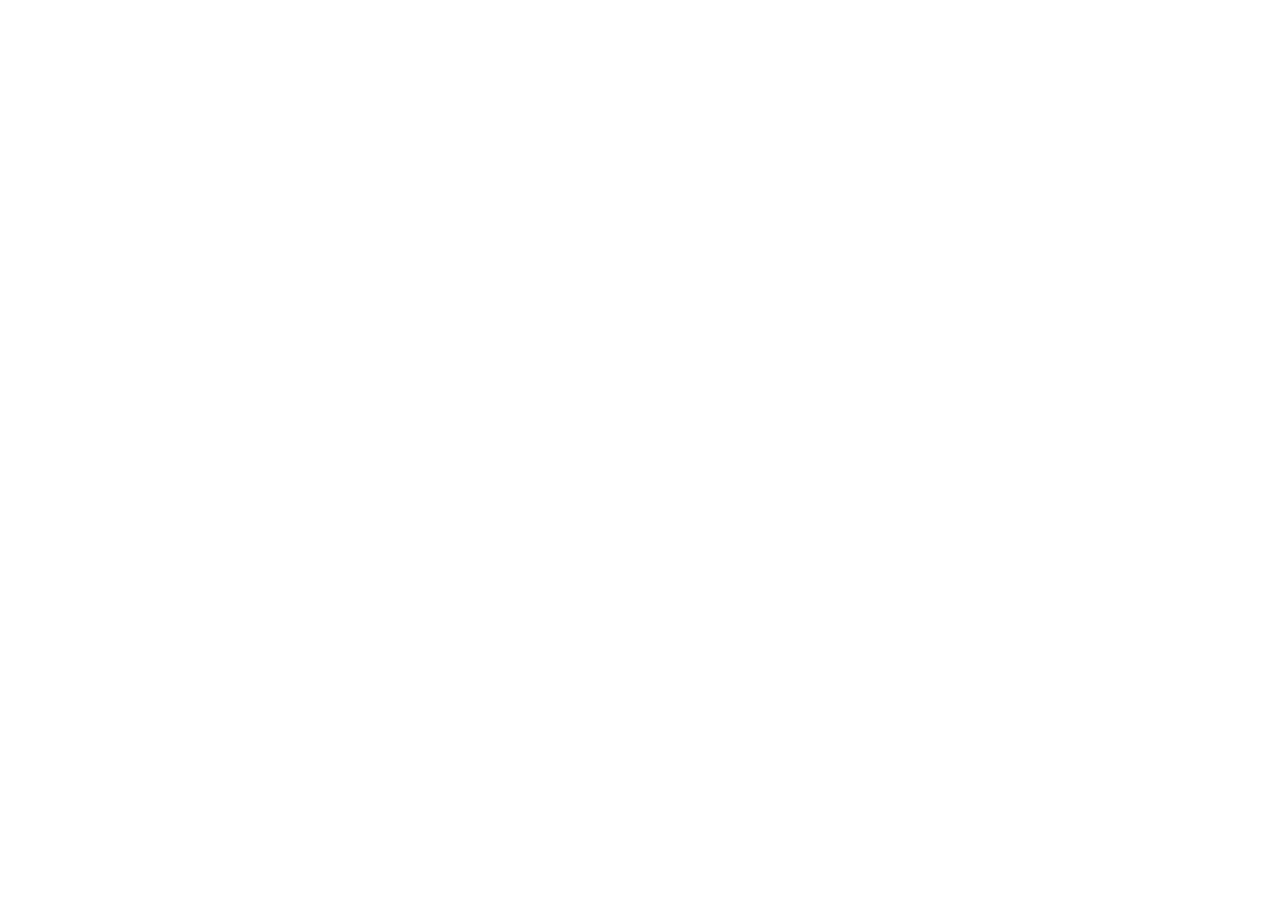
==== index.html @ f2d0dccf "Add initial HTML structure for index.html" ====
<!DOCTYPE html>
<html lang="en">
<head>
    <meta charset="UTF-8">
    <meta name="viewport" content="width=device-width, initial-scale=1.0">
    <title>MeloSave | Spend Smart. Save More.</title>

    <link rel="stylesheet" href="css/style.css">

    <link rel="preconnect" href="https://fonts.googleapis.com">

    <link rel="preconnect" href="https://fonts.gstatic.com" crossorigin>

    <link href="https://fonts.googleapis.com/css2?family=Poppins:wght@300;400;500;600;700&display=swap" rel="stylesheet">

</head>

<body>

</body>
</html>
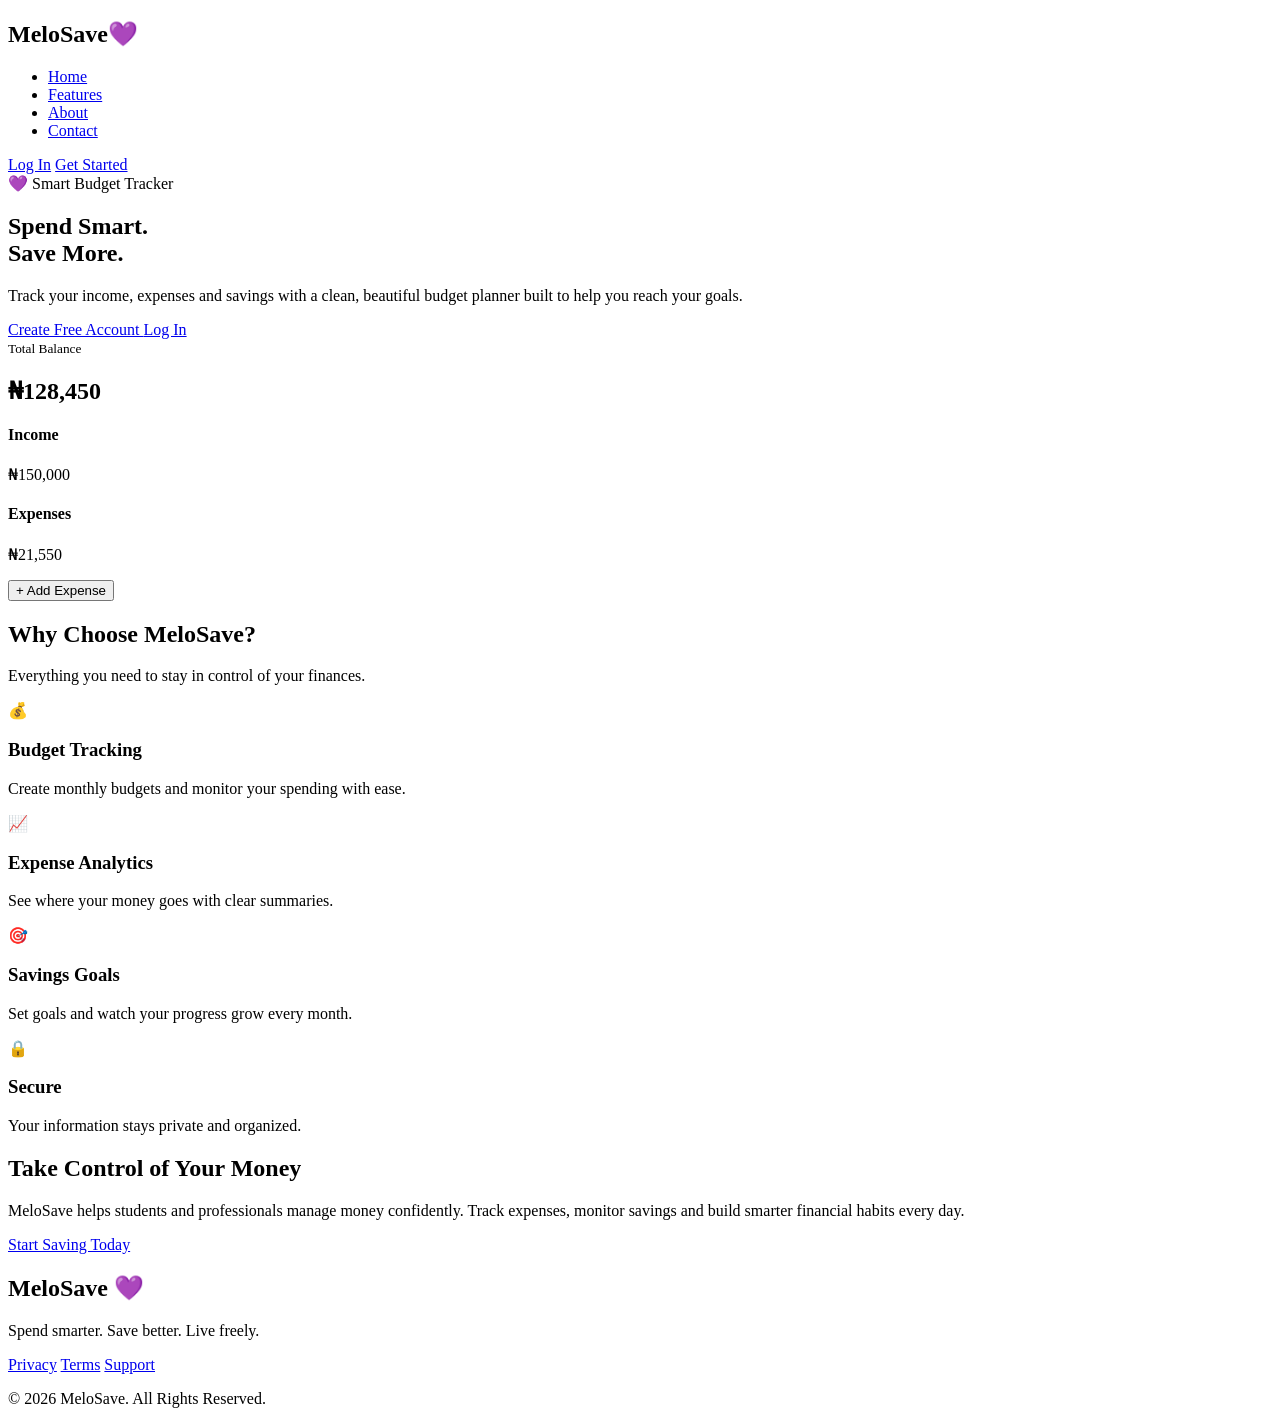
==== commit ba548634: "Add navigation and hero sections to index.html" ====
--- a/index.html
+++ b/index.html
@@ -16,6 +16,188 @@
 </head>
 
 <body>
+    <nav class="navbar">
+
+    <div class="logo">
+        <h2>MeloSave💜</h2>
+    </div>
+
+    <ul class="nav-links">
+
+        <li><a href="#">Home</a></li>
+
+        <li><a href="#features">Features</a></li>
+
+        <li><a href="#about">About</a></li>
+
+        <li><a href="#contact">Contact</a></li>
+
+    </ul>
+
+    <div class="nav-buttons">
+        <a href="login.html" class="login-btn">Log In</a>
+        <a href="signup.html" class="signup-btn">Get Started</a>
+    </div>
+
+</nav>
+
+
+<section class="hero">
+
+    <div class="hero-text">
+
+        <span class="badge">
+            💜 Smart Budget Tracker
+        </span>
+
+        <h1>
+            Spend Smart.<br>
+            Save More.
+        </h1>
+
+        <p>
+            Track your income, expenses and savings with a clean,
+            beautiful budget planner built to help you reach your goals.
+        </p>
+
+        <div class="hero-buttons">
+
+            <a href="signup.html" class="primary-btn">
+                Create Free Account
+            </a>
+
+            <a href="login.html" class="secondary-btn">
+                Log In
+            </a>
+
+        </div>
+
+    </div>
+
+
+    <div class="hero-image">
+
+        <div class="phone">
+
+            <div class="balance-card">
+
+                <small>Total Balance</small>
+
+                <h2>₦128,450</h2>
+
+            </div>
+
+            <div class="mini-grid">
+
+                <div class="mini-card">
+                    <h4>Income</h4>
+                    <p>₦150,000</p>
+                </div>
+
+                <div class="mini-card">
+                    <h4>Expenses</h4>
+                    <p>₦21,550</p>
+                </div>
+
+            </div>
+
+            <button class="phone-btn">
+                + Add Expense
+            </button>
+
+        </div>
+
+    </div>
+
+</section>
+    <section class="features" id="features">
+
+    <h2>Why Choose MeloSave?</h2>
+
+    <p class="section-text">
+        Everything you need to stay in control of your finances.
+    </p>
+
+    <div class="features-grid">
+
+        <div class="feature-card">
+            <div class="icon">💰</div>
+            <h3>Budget Tracking</h3>
+            <p>Create monthly budgets and monitor your spending with ease.</p>
+        </div>
+
+        <div class="feature-card">
+            <div class="icon">📈</div>
+            <h3>Expense Analytics</h3>
+            <p>See where your money goes with clear summaries.</p>
+        </div>
+
+        <div class="feature-card">
+            <div class="icon">🎯</div>
+            <h3>Savings Goals</h3>
+            <p>Set goals and watch your progress grow every month.</p>
+        </div>
+
+        <div class="feature-card">
+            <div class="icon">🔒</div>
+            <h3>Secure</h3>
+            <p>Your information stays private and organized.</p>
+        </div>
+
+    </div>
+
+</section>
+
+
+<section class="about" id="about">
+
+    <div class="about-text">
+
+        <h2>Take Control of Your Money</h2>
+
+        <p>
+            MeloSave helps students and professionals manage money
+            confidently. Track expenses, monitor savings and build
+            smarter financial habits every day.
+        </p>
+
+        <a href="signup.html" class="primary-btn">
+            Start Saving Today
+        </a>
+
+    </div>
+
+</section>
+
+
+<footer class="footer" id="contact">
+
+    <h2>MeloSave 💜</h2>
+
+    <p>
+        Spend smarter. Save better. Live freely.
+    </p>
+
+    <div class="footer-links">
+
+        <a href="#">Privacy</a>
+
+        <a href="#">Terms</a>
+
+        <a href="#">Support</a>
+
+    </div>
+
+    <p class="copyright">
+        © 2026 MeloSave. All Rights Reserved.
+    </p>
+
+</footer>
+
+<script src="js/script.js"></script>
+
+</body>
+    </html>
 
 </body>
 </html>
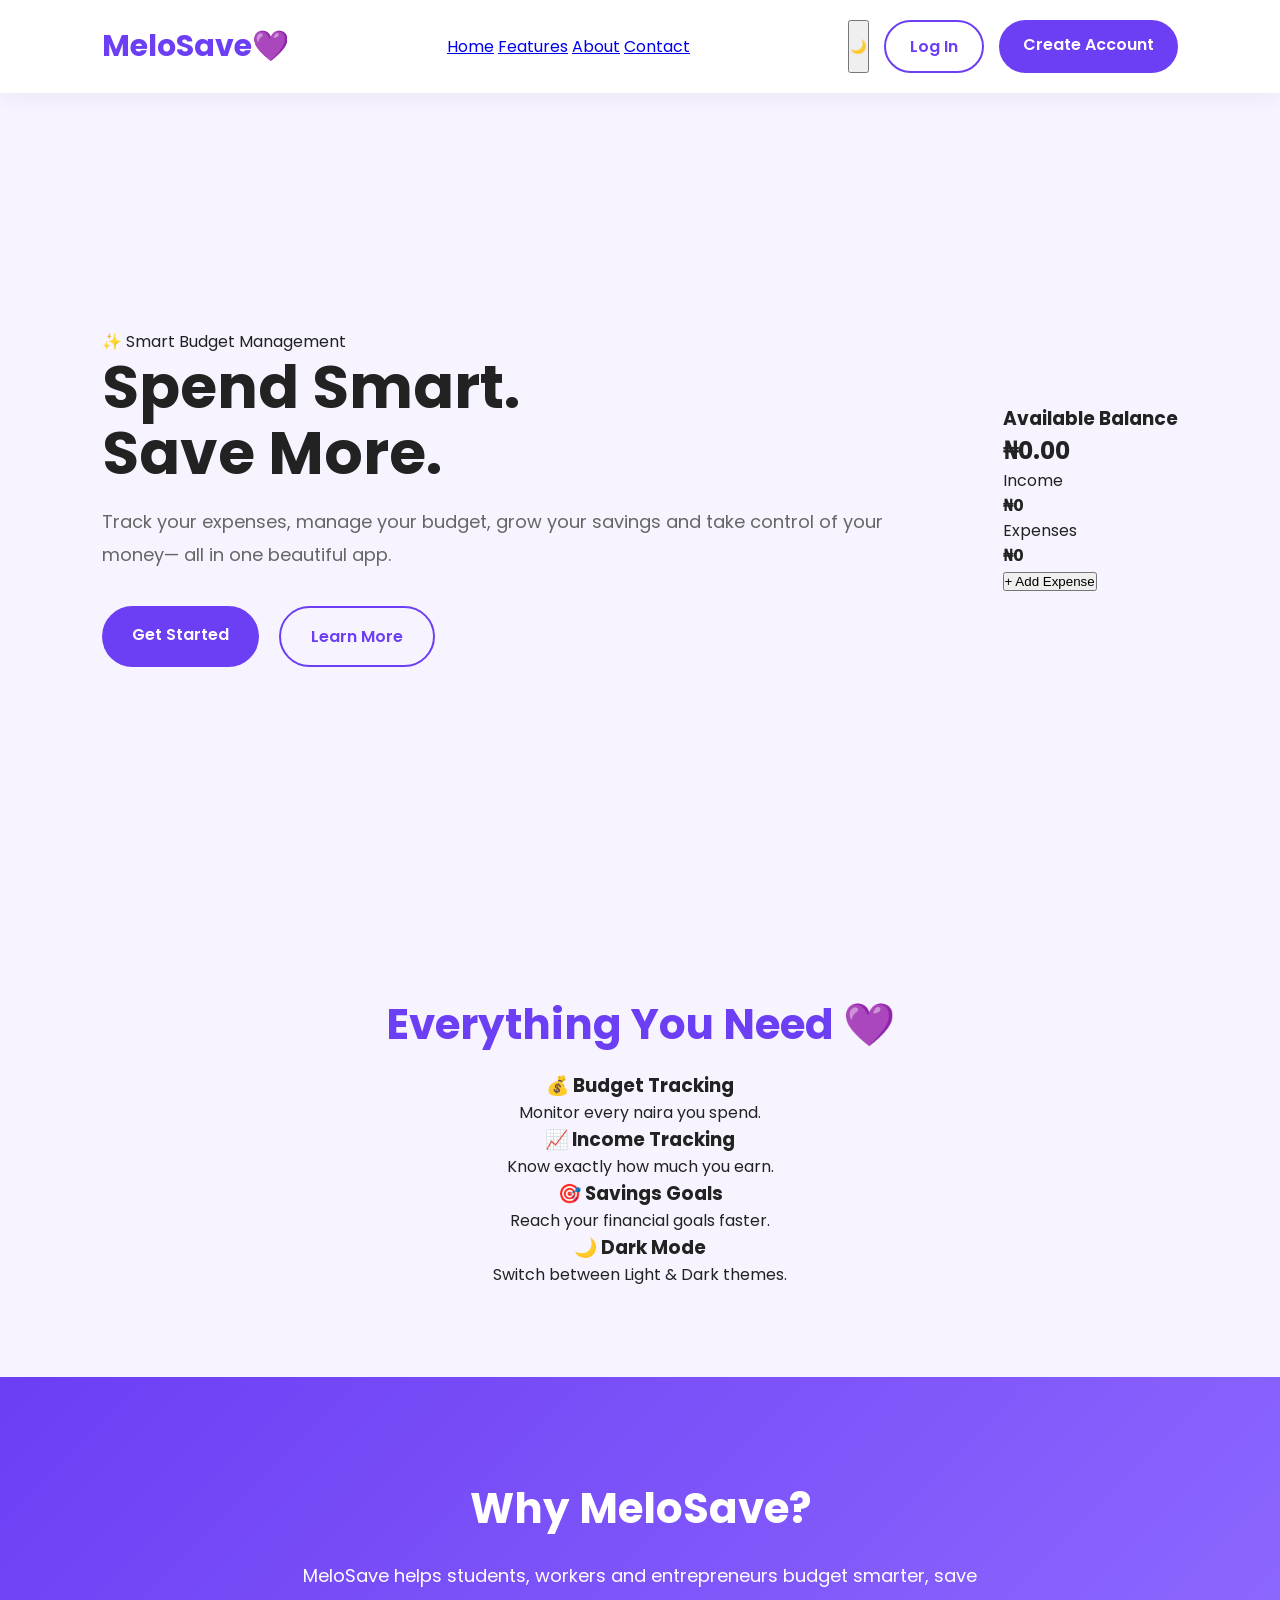
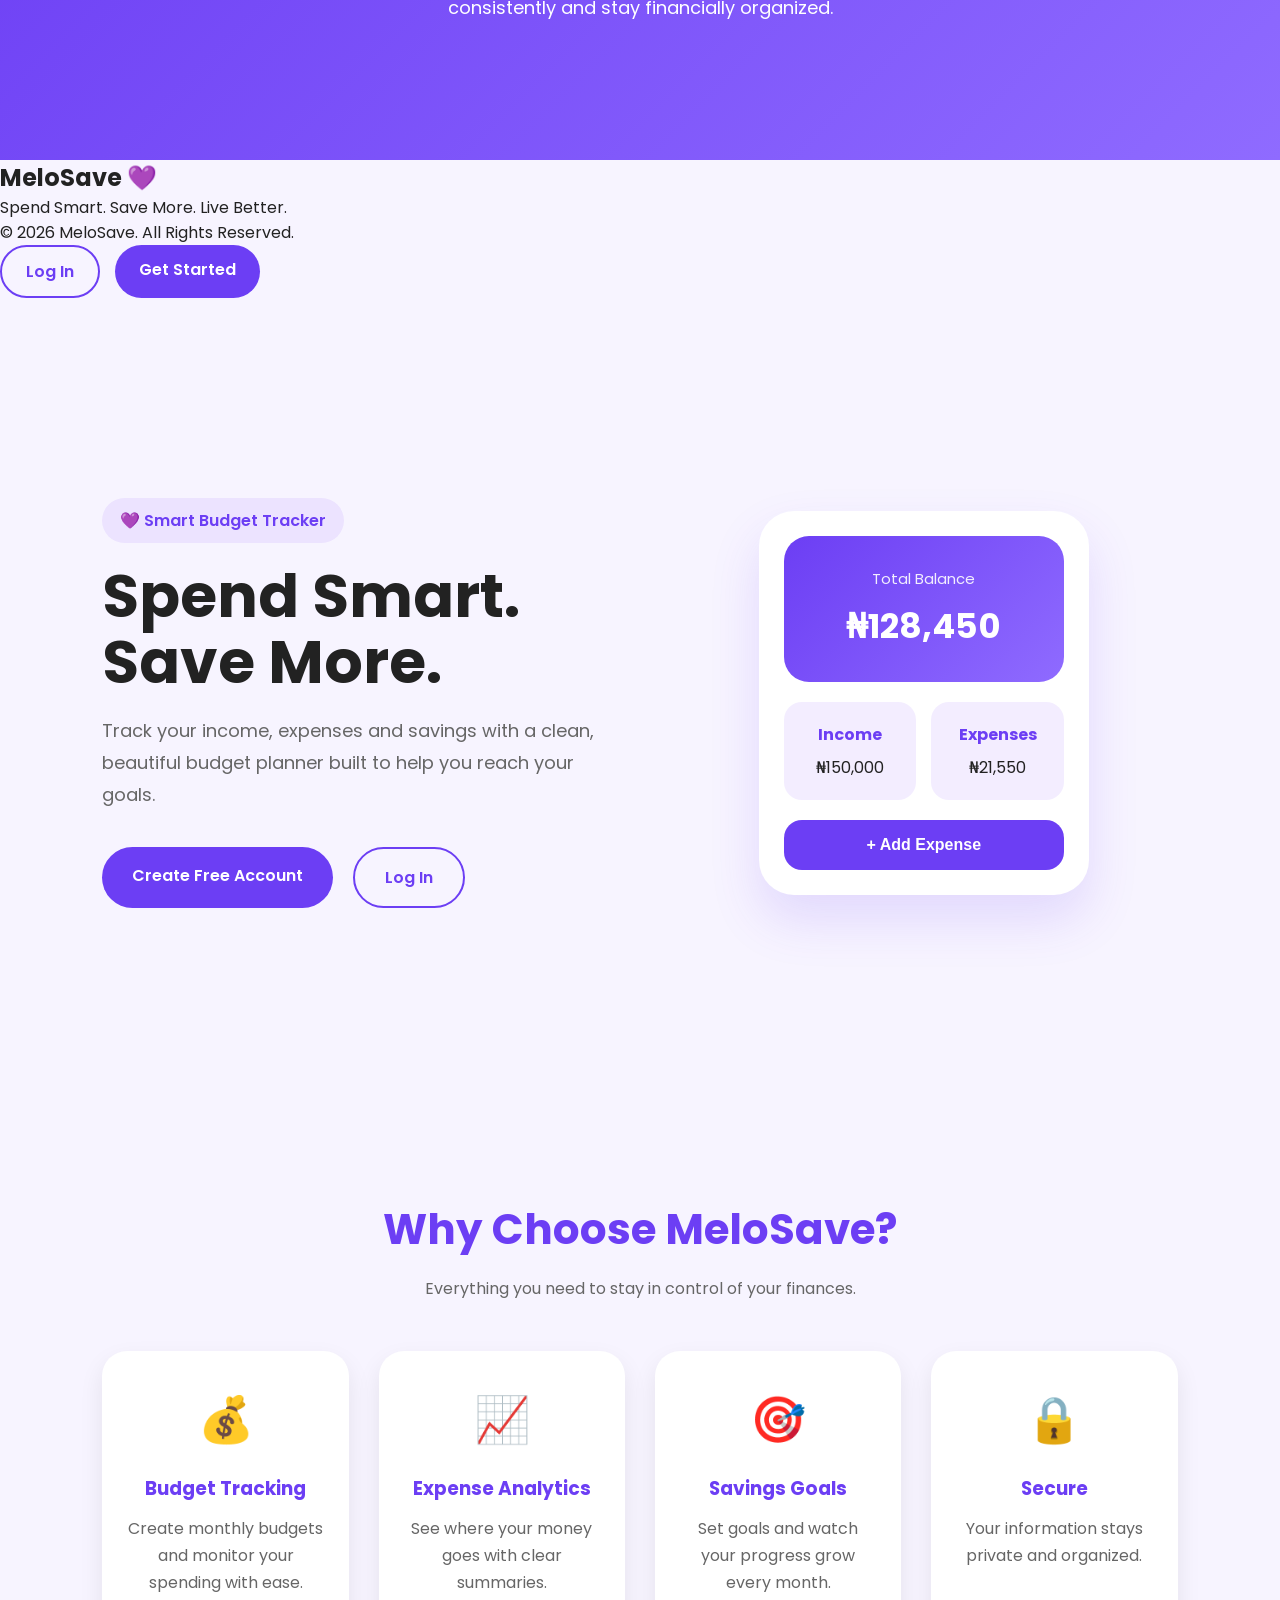
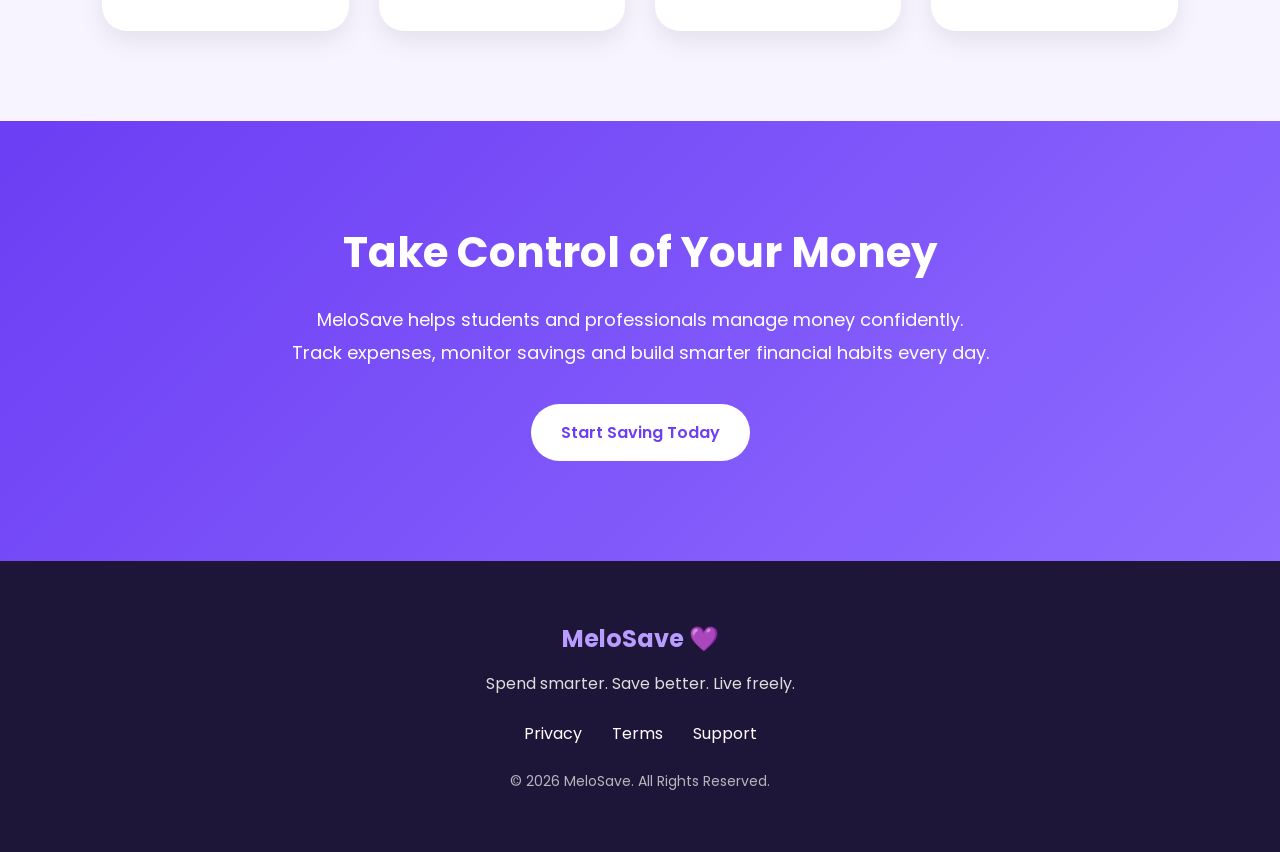
==== commit 25d311ca: "Update index.html" ====
--- a/index.html
+++ b/index.html
@@ -1,40 +1,307 @@
 <!DOCTYPE html>
 <html lang="en">
+
 <head>
-    <meta charset="UTF-8">
-    <meta name="viewport" content="width=device-width, initial-scale=1.0">
-    <title>MeloSave | Spend Smart. Save More.</title>
-
-    <link rel="stylesheet" href="css/style.css">
-
-    <link rel="preconnect" href="https://fonts.googleapis.com">
-
-    <link rel="preconnect" href="https://fonts.gstatic.com" crossorigin>
-
-    <link href="https://fonts.googleapis.com/css2?family=Poppins:wght@300;400;500;600;700&display=swap" rel="stylesheet">
+
+<meta charset="UTF-8">
+
+<meta name="viewport"
+content="width=device-width, initial-scale=1.0">
+
+<title>MeloSave | Smart Budget Tracker</title>
+
+<link rel="stylesheet" href="style.css">
+
+<link rel="preconnect"
+href="https://fonts.googleapis.com">
+
+<link rel="preconnect"
+href="https://fonts.gstatic.com"
+crossorigin>
+
+<link href="https://fonts.googleapis.com/css2?family=Poppins:wght@300;400;500;600;700&display=swap"
+rel="stylesheet">
 
 </head>
 
 <body>
-    <nav class="navbar">
-
-    <div class="logo">
-        <h2>MeloSave💜</h2>
-    </div>
-
-    <ul class="nav-links">
-
-        <li><a href="#">Home</a></li>
-
-        <li><a href="#features">Features</a></li>
-
-        <li><a href="#about">About</a></li>
-
-        <li><a href="#contact">Contact</a></li>
-
-    </ul>
-
-    <div class="nav-buttons">
+
+<div id="notification"></div>
+
+<header class="navbar">
+
+<div class="logo">
+
+<h2>MeloSave💜</h2>
+
+</div>
+
+<nav>
+
+<a href="#home">Home</a>
+
+<a href="#features">Features</a>
+
+<a href="#about">About</a>
+
+<a href="#contact">Contact</a>
+
+</nav>
+
+<div class="nav-buttons">
+
+<button id="themeToggle">
+
+🌙
+
+</button>
+
+<a href="login.html"
+class="login-btn">
+
+Log In
+
+</a>
+
+<a href="signup.html"
+class="signup-btn">
+
+Create Account
+
+</a>
+
+</div>
+
+</header>
+
+<section
+class="hero"
+id="home">
+
+<div class="hero-text">
+
+<span class="tag">
+
+✨ Smart Budget Management
+
+</span>
+
+<h1>
+
+Spend Smart.<br>
+
+Save More.
+
+</h1>
+
+<p>
+
+Track your expenses,
+
+manage your budget,
+
+grow your savings
+
+and take control
+
+of your money—
+
+all in one beautiful app.
+
+</p>
+
+<div class="hero-buttons">
+
+<a href="signup.html"
+class="primary-btn">
+
+Get Started
+
+</a>
+
+<a href="#features"
+class="secondary-btn">
+
+Learn More
+
+</a>
+
+</div>
+
+</div>
+
+<div class="hero-phone">
+
+<div class="phone-card">
+
+<h3>
+
+Available Balance
+
+</h3>
+
+<h1>
+
+₦0.00
+
+</h1>
+
+<div class="phone-stats">
+
+<div>
+
+<p>Income</p>
+
+<strong>₦0</strong>
+
+</div>
+
+<div>
+
+<p>Expenses</p>
+
+<strong>₦0</strong>
+
+</div>
+
+</div>
+
+<button>
+
++ Add Expense
+
+</button>
+
+</div>
+
+</div>
+
+</section>
+
+<section
+class="features"
+id="features">
+
+<h2>
+
+Everything You Need 💜
+
+</h2>
+
+<div class="feature-grid">
+
+<div class="feature">
+
+<h3>💰 Budget Tracking</h3>
+
+<p>
+
+Monitor every naira you spend.
+
+</p>
+
+</div>
+
+<div class="feature">
+
+<h3>📈 Income Tracking</h3>
+
+<p>
+
+Know exactly how much you earn.
+
+</p>
+
+</div>
+
+<div class="feature">
+
+<h3>🎯 Savings Goals</h3>
+
+<p>
+
+Reach your financial goals faster.
+
+</p>
+
+</div>
+
+<div class="feature">
+
+<h3>🌙 Dark Mode</h3>
+
+<p>
+
+Switch between Light & Dark themes.
+
+</p>
+
+</div>
+
+</div>
+
+</section>
+
+<section
+class="about"
+id="about">
+
+<h2>
+
+Why MeloSave?
+
+</h2>
+
+<p>
+
+MeloSave helps students,
+
+workers and entrepreneurs
+
+budget smarter,
+
+save consistently
+
+and stay financially organized.
+
+</p>
+
+</section>
+
+<footer
+id="contact">
+
+<h2>
+
+MeloSave 💜
+
+</h2>
+
+<p>
+
+Spend Smart.
+
+Save More.
+
+Live Better.
+
+</p>
+
+<p>
+
+© 2026 MeloSave.
+
+All Rights Reserved.
+
+</p>
+
+</footer>
+
+<script src="script.js"></script>
+
+</body>
+
+</html>    <div class="nav-buttons">
         <a href="login.html" class="login-btn">Log In</a>
         <a href="signup.html" class="signup-btn">Get Started</a>
     </div>
--- a/style.css
+++ b/style.css
@@ -0,0 +1,854 @@
+/* =========================
+   MELOSAVE V2
+========================= */
+
+*{
+    margin:0;
+    padding:0;
+    box-sizing:border-box;
+}
+
+html{
+    scroll-behavior:smooth;
+}
+
+body{
+    font-family:'Poppins',sans-serif;
+    background:#f7f4ff;
+    color:#222;
+    overflow-x:hidden;
+}
+
+/* =========================
+   NAVBAR
+========================= */
+
+.navbar{
+    width:100%;
+    padding:20px 8%;
+    display:flex;
+    justify-content:space-between;
+    align-items:center;
+    background:#fff;
+    position:sticky;
+    top:0;
+    z-index:999;
+    box-shadow:0 5px 20px rgba(0,0,0,.05);
+}
+
+.logo h2{
+    color:#6C3EF4;
+    font-size:30px;
+}
+
+.nav-links{
+    display:flex;
+    list-style:none;
+    gap:35px;
+}
+
+.nav-links a{
+    text-decoration:none;
+    color:#444;
+    font-weight:500;
+    transition:.3s;
+}
+
+.nav-links a:hover{
+    color:#6C3EF4;
+}
+
+.nav-buttons{
+    display:flex;
+    gap:15px;
+}
+
+.login-btn,
+.signup-btn{
+    padding:12px 24px;
+    border-radius:40px;
+    text-decoration:none;
+    font-weight:600;
+    transition:.3s;
+}
+
+.login-btn{
+    color:#6C3EF4;
+    border:2px solid #6C3EF4;
+}
+
+.signup-btn{
+    background:#6C3EF4;
+    color:#fff;
+}
+
+.signup-btn:hover,
+.login-btn:hover{
+    transform:translateY(-3px);
+}
+
+/* =========================
+   HERO
+========================= */
+
+.hero{
+    min-height:90vh;
+    display:flex;
+    justify-content:space-between;
+    align-items:center;
+    gap:60px;
+    padding:80px 8%;
+}
+
+.hero-text{
+    flex:1;
+}
+
+.badge{
+    display:inline-block;
+    background:#ece3ff;
+    color:#6C3EF4;
+    padding:10px 18px;
+    border-radius:30px;
+    margin-bottom:20px;
+    font-weight:600;
+}
+
+.hero-text h1{
+    font-size:60px;
+    line-height:1.1;
+    margin-bottom:20px;
+}
+
+.hero-text p{
+    font-size:18px;
+    color:#666;
+    line-height:1.8;
+    margin-bottom:35px;
+}
+
+.hero-buttons{
+    display:flex;
+    gap:20px;
+}
+
+.primary-btn,
+.secondary-btn{
+    padding:16px 30px;
+    border-radius:40px;
+    text-decoration:none;
+    font-weight:600;
+    transition:.3s;
+}
+
+.primary-btn{
+    background:#6C3EF4;
+    color:#fff;
+}
+
+.secondary-btn{
+    border:2px solid #6C3EF4;
+    color:#6C3EF4;
+}
+
+.primary-btn:hover,
+.secondary-btn:hover{
+    transform:translateY(-4px);
+}
+/* =========================
+   PHONE MOCKUP
+========================= */
+
+.hero-image{
+    flex:1;
+    display:flex;
+    justify-content:center;
+}
+
+.phone{
+    width:330px;
+    background:#fff;
+    border-radius:35px;
+    padding:25px;
+    box-shadow:0 25px 50px rgba(108,62,244,.15);
+    animation:floatPhone 4s ease-in-out infinite;
+}
+
+@keyframes floatPhone{
+    0%{
+        transform:translateY(0);
+    }
+    50%{
+        transform:translateY(-12px);
+    }
+    100%{
+        transform:translateY(0);
+    }
+}
+
+.balance-card{
+    background:linear-gradient(135deg,#6C3EF4,#8F6BFF);
+    color:#fff;
+    padding:30px;
+    border-radius:25px;
+    text-align:center;
+    margin-bottom:20px;
+}
+
+.balance-card small{
+    opacity:.9;
+    font-size:15px;
+}
+
+.balance-card h2{
+    margin-top:10px;
+    font-size:34px;
+}
+
+.mini-grid{
+    display:grid;
+    grid-template-columns:1fr 1fr;
+    gap:15px;
+    margin-bottom:20px;
+}
+
+.mini-card{
+    background:#f3edff;
+    padding:20px;
+    border-radius:18px;
+    text-align:center;
+}
+
+.mini-card h4{
+    color:#6C3EF4;
+    margin-bottom:8px;
+}
+
+.phone-btn{
+   width:100%;
+    padding:16px;
+    border:none;
+    border-radius:18px;
+    background:#6C3EF4;
+    color:#fff;
+    font-size:16px;
+    font-weight:600;
+    cursor:pointer;
+    transition:.3s;
+}
+
+.phone-btn:hover{
+    transform:translateY(-3px);
+    box-shadow:0 10px 20px rgba(108,62,244,.25);
+}
+
+/* =========================
+   FEATURES
+========================= */
+
+.features{
+    padding:90px 8%;
+    text-align:center;
+}
+
+.features h2{
+    font-size:42px;
+    color:#6C3EF4;
+    margin-bottom:15px;
+}
+
+.section-text{
+    color:#666;
+    margin-bottom:50px;
+}
+
+.features-grid{
+    display:grid;
+    grid-template-columns:repeat(auto-fit,minmax(240px,1fr));
+    gap:30px;
+}
+
+.feature-card{
+    background:#fff;
+    padding:35px 25px;
+    border-radius:25px;
+    box-shadow:0 10px 25px rgba(0,0,0,.08);
+    transition:.3s;
+}
+
+.feature-card:hover{
+    transform:translateY(-10px);
+    box-shadow:0 20px 35px rgba(108,62,244,.15);
+}
+
+.icon{
+    font-size:45px;
+    margin-bottom:20px;
+}
+
+.feature-card h3{
+    margin-bottom:12px;
+    color:#6C3EF4;
+}
+
+.feature-card p{
+    color:#666;
+    line-height:1.7;
+}
+/* =========================
+   ABOUT
+========================= */
+
+.about{
+    padding:100px 8%;
+    text-align:center;
+    background:linear-gradient(135deg,#6C3EF4,#8F6BFF);
+    color:#fff;
+}
+
+.about h2{
+    font-size:42px;
+    margin-bottom:20px;
+}
+
+.about p{
+    max-width:700px;
+    margin:0 auto 35px;
+    line-height:1.8;
+    font-size:18px;
+}
+
+.about .primary-btn{
+    display:inline-block;
+    background:#fff;
+    color:#6C3EF4;
+}
+
+/* =========================
+   FOOTER
+========================= */
+
+.footer{
+    background:#1e1638;
+    color:#fff;
+    text-align:center;
+    padding:60px 8%;
+}
+
+.footer h2{
+    color:#b89cff;
+    margin-bottom:15px;
+}
+
+.footer p{
+    color:#ddd;
+}
+
+.footer-links{
+    display:flex;
+    justify-content:center;
+    gap:30px;
+    margin:25px 0;
+    flex-wrap:wrap;
+}
+
+.footer-links a{
+    color:#fff;
+    text-decoration:none;
+    transition:.3s;
+}
+
+.footer-links a:hover{
+    color:#b89cff;
+}
+
+.copyright{
+    margin-top:20px;
+    font-size:14px;
+    opacity:.8;
+}
+
+/* =========================
+   MOBILE
+========================= */
+
+@media(max-width:900px){
+
+.navbar{
+    flex-direction:column;
+    gap:20px;
+}
+
+.nav-links{
+    flex-wrap:wrap;
+    justify-content:center;
+}
+
+.hero{
+    flex-direction:column;
+    text-align:center;
+}
+
+.hero-text h1{
+    font-size:42px;
+}
+
+.hero-buttons{
+    justify-content:center;
+    flex-wrap:wrap;
+}
+
+.phone{
+    width:290px;
+}
+
+}
+
+@media(max-width:600px){
+
+.hero{
+    padding:60px 20px;
+}
+
+.features,
+.about,
+.footer{
+    padding:70px 20px;
+}
+
+.hero-text h1{
+    font-size:34px;
+}
+
+.features h2,
+.about h2{
+    font-size:30px;
+}
+
+.primary-btn,
+.secondary-btn{
+    width:100%;
+    text-align:center;
+}
+
+.hero-buttons{
+    flex-direction:column;
+}
+
+}
+/* ==========================
+AUTH PAGES
+========================== */
+
+.auth-page{
+
+min-height:100vh;
+
+display:flex;
+
+justify-content:center;
+
+align-items:center;
+
+padding:40px;
+
+background:linear-gradient(135deg,#f8f5ff,#ece3ff);
+
+}
+
+.auth-card{
+
+width:100%;
+
+max-width:430px;
+
+background:white;
+
+padding:40px;
+
+border-radius:25px;
+
+box-shadow:0 20px 40px rgba(108,62,244,.15);
+
+animation:fadeUp .8s;
+
+}
+
+@keyframes fadeUp{
+
+from{
+
+opacity:0;
+
+transform:translateY(30px);
+
+}
+
+to{
+
+opacity:1;
+
+transform:translateY(0);
+
+}
+
+}
+
+.auth-card h1{
+
+color:#6C3EF4;
+
+margin-bottom:10px;
+
+text-align:center;
+
+}
+
+.auth-card p{
+
+text-align:center;
+
+color:#666;
+
+margin-bottom:25px;
+
+}
+
+.input-group{
+
+display:flex;
+
+flex-direction:column;
+
+margin-bottom:18px;
+
+}
+
+.input-group label{
+
+margin-bottom:8px;
+
+font-weight:600;
+
+}
+
+.input-group input{
+
+padding:15px;
+
+border:1px solid #ddd;
+
+border-radius:14px;
+
+font-size:16px;
+
+outline:none;
+
+transition:.3s;
+
+}
+
+.input-group input:focus{
+
+border-color:#6C3EF4;
+
+box-shadow:0 0 0 3px rgba(108,62,244,.15);
+
+}
+
+.auth-btn{
+
+width:100%;
+
+padding:16px;
+
+background:#6C3EF4;
+
+color:white;
+
+border:none;
+
+border-radius:14px;
+
+font-size:17px;
+
+font-weight:600;
+
+cursor:pointer;
+
+transition:.3s;
+
+}
+
+.auth-btn:hover{
+
+transform:translateY(-3px);
+
+box-shadow:0 10px 25px rgba(108,62,244,.25);
+
+}
+
+.switch-page{
+
+margin-top:20px;
+
+text-align:center;
+
+}
+
+.switch-page a{
+
+text-decoration:none;
+
+color:#6C3EF4;
+
+font-weight:bold;
+
+}
+/* LOGIN EXTRA */
+
+.remember{
+
+display:flex;
+
+justify-content:space-between;
+
+align-items:center;
+
+margin-bottom:25px;
+
+font-size:14px;
+
+}
+
+.remember a{
+
+text-decoration:none;
+
+color:#6C3EF4;
+
+font-weight:600;
+
+}
+
+.remember label{
+
+display:flex;
+
+align-items:center;
+
+gap:8px;
+
+}
+/* ==========================
+   DASHBOARD V2
+========================== */
+
+.dashboard-header{
+display:flex;
+justify-content:space-between;
+align-items:center;
+padding:20px 8%;
+background:#fff;
+box-shadow:0 5px 20px rgba(0,0,0,.08);
+position:sticky;
+top:0;
+z-index:999;
+}
+
+.dashboard-header h2{
+color:#6C3EF4;
+font-size:28px;
+}
+
+.header-actions{
+display:flex;
+align-items:center;
+gap:15px;
+}
+
+.theme-btn,
+.profile-btn{
+padding:12px 18px;
+border:none;
+border-radius:12px;
+background:#6C3EF4;
+color:#fff;
+font-weight:600;
+cursor:pointer;
+text-decoration:none;
+transition:.3s;
+}
+
+.theme-btn:hover,
+.profile-btn:hover{
+transform:translateY(-3px);
+}
+
+.dashboard{
+padding:40px 8%;
+}
+
+#greeting{
+font-size:40px;
+margin-bottom:10px;
+}
+
+.subtitle{
+color:#777;
+margin-bottom:35px;
+font-size:17px;
+}
+
+.stats-grid{
+display:grid;
+grid-template-columns:repeat(auto-fit,minmax(220px,1fr));
+gap:25px;
+margin-bottom:40px;
+}
+
+.stat-card{
+background:#fff;
+padding:30px;
+border-radius:22px;
+box-shadow:0 12px 30px rgba(108,62,244,.12);
+transition:.3s;
+}
+
+.stat-card:hover{
+transform:translateY(-8px);
+}
+
+.stat-card h3{
+color:#666;
+margin-bottom:10px;
+font-size:18px;
+}
+
+.stat-card h2{
+color:#6C3EF4;
+font-size:34px;
+}
+
+.action-buttons{
+display:flex;
+gap:20px;
+flex-wrap:wrap;
+margin-bottom:45px;
+}
+
+.action-buttons button{
+background:linear-gradient(135deg,#6C3EF4,#8A5CFF);
+color:white;
+border:none;
+padding:16px 25px;
+border-radius:16px;
+font-size:16px;
+font-weight:600;
+cursor:pointer;
+transition:.3s;
+}
+
+.action-buttons button:hover{
+transform:translateY(-4px);
+box-shadow:0 15px 25px rgba(108,62,244,.25);
+}
+
+.transactions{
+background:white;
+padding:30px;
+border-radius:22px;
+box-shadow:0 12px 30px rgba(108,62,244,.12);
+}
+
+.transactions h2{
+margin-bottom:20px;
+color:#6C3EF4;
+}
+
+#transactionList{
+display:flex;
+flex-direction:column;
+gap:15px;
+}
+
+.transaction{
+display:flex;
+justify-content:space-between;
+align-items:center;
+padding:18px;
+border-radius:15px;
+background:#f7f4ff;
+}
+
+.transaction strong{
+color:#222;
+}
+
+.transaction span{
+color:#6C3EF4;
+font-weight:700;
+}
+
+#notification{
+position:fixed;
+top:20px;
+left:50%;
+transform:translateX(-50%);
+background:#6C3EF4;
+color:white;
+padding:15px 25px;
+border-radius:15px;
+font-weight:600;
+opacity:0;
+pointer-events:none;
+transition:.4s;
+z-index:9999;
+}
+
+#notification.show{
+opacity:1;
+top:30px;
+}
+
+body.dark-mode{
+background:#121212;
+color:white;
+}
+
+body.dark-mode .dashboard-header,
+body.dark-mode .stat-card,
+body.dark-mode .transactions{
+background:#1e1e1e;
+color:white;
+}
+
+body.dark-mode .subtitle,
+body.dark-mode .stat-card h3{
+color:#cfcfcf;
+}
+
+body.dark-mode .transaction{
+background:#2b2b2b;
+}
+
+@media(max-width:768px){
+
+.dashboard-header{
+flex-direction:column;
+gap:15px;
+}
+
+#greeting{
+font-size:30px;
+}
+
+.action-buttons{
+flex-direction:column;
+}
+
+.action-buttons button{
+width:100%;
+}
+
+}
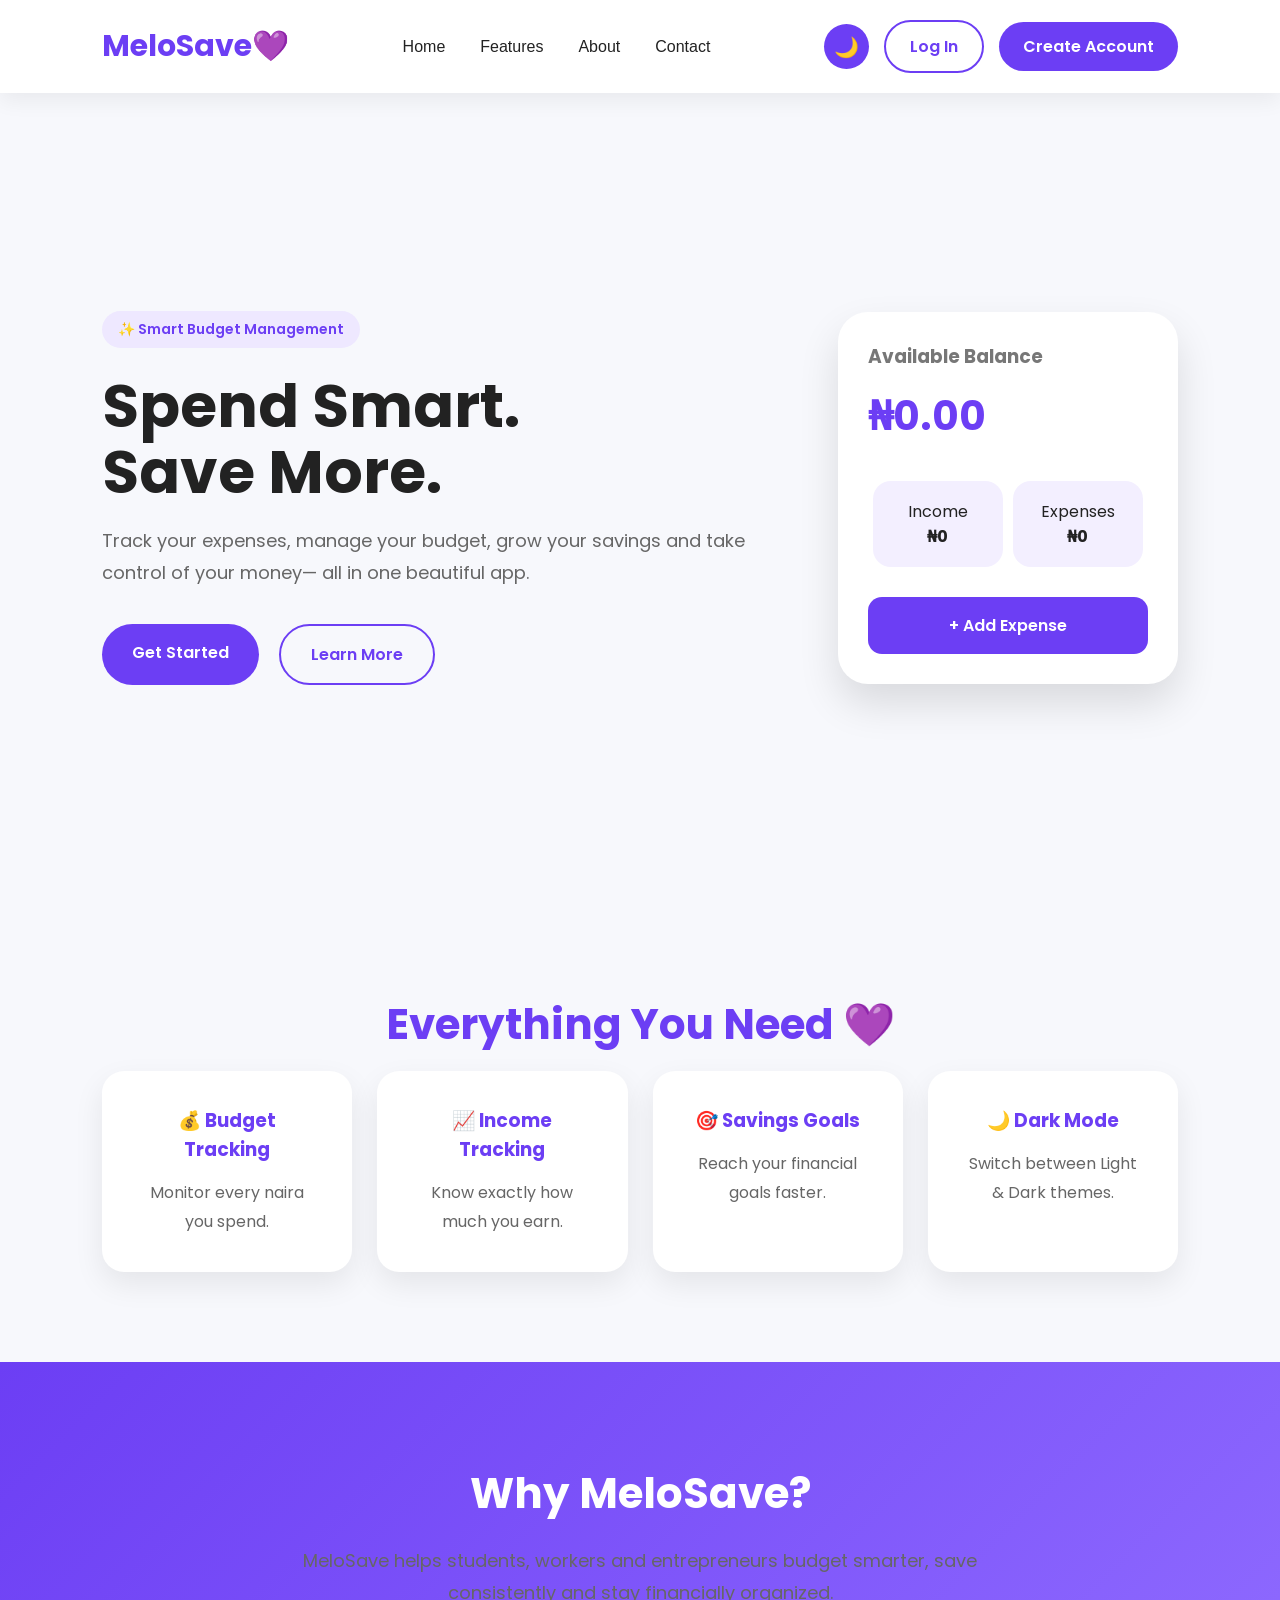
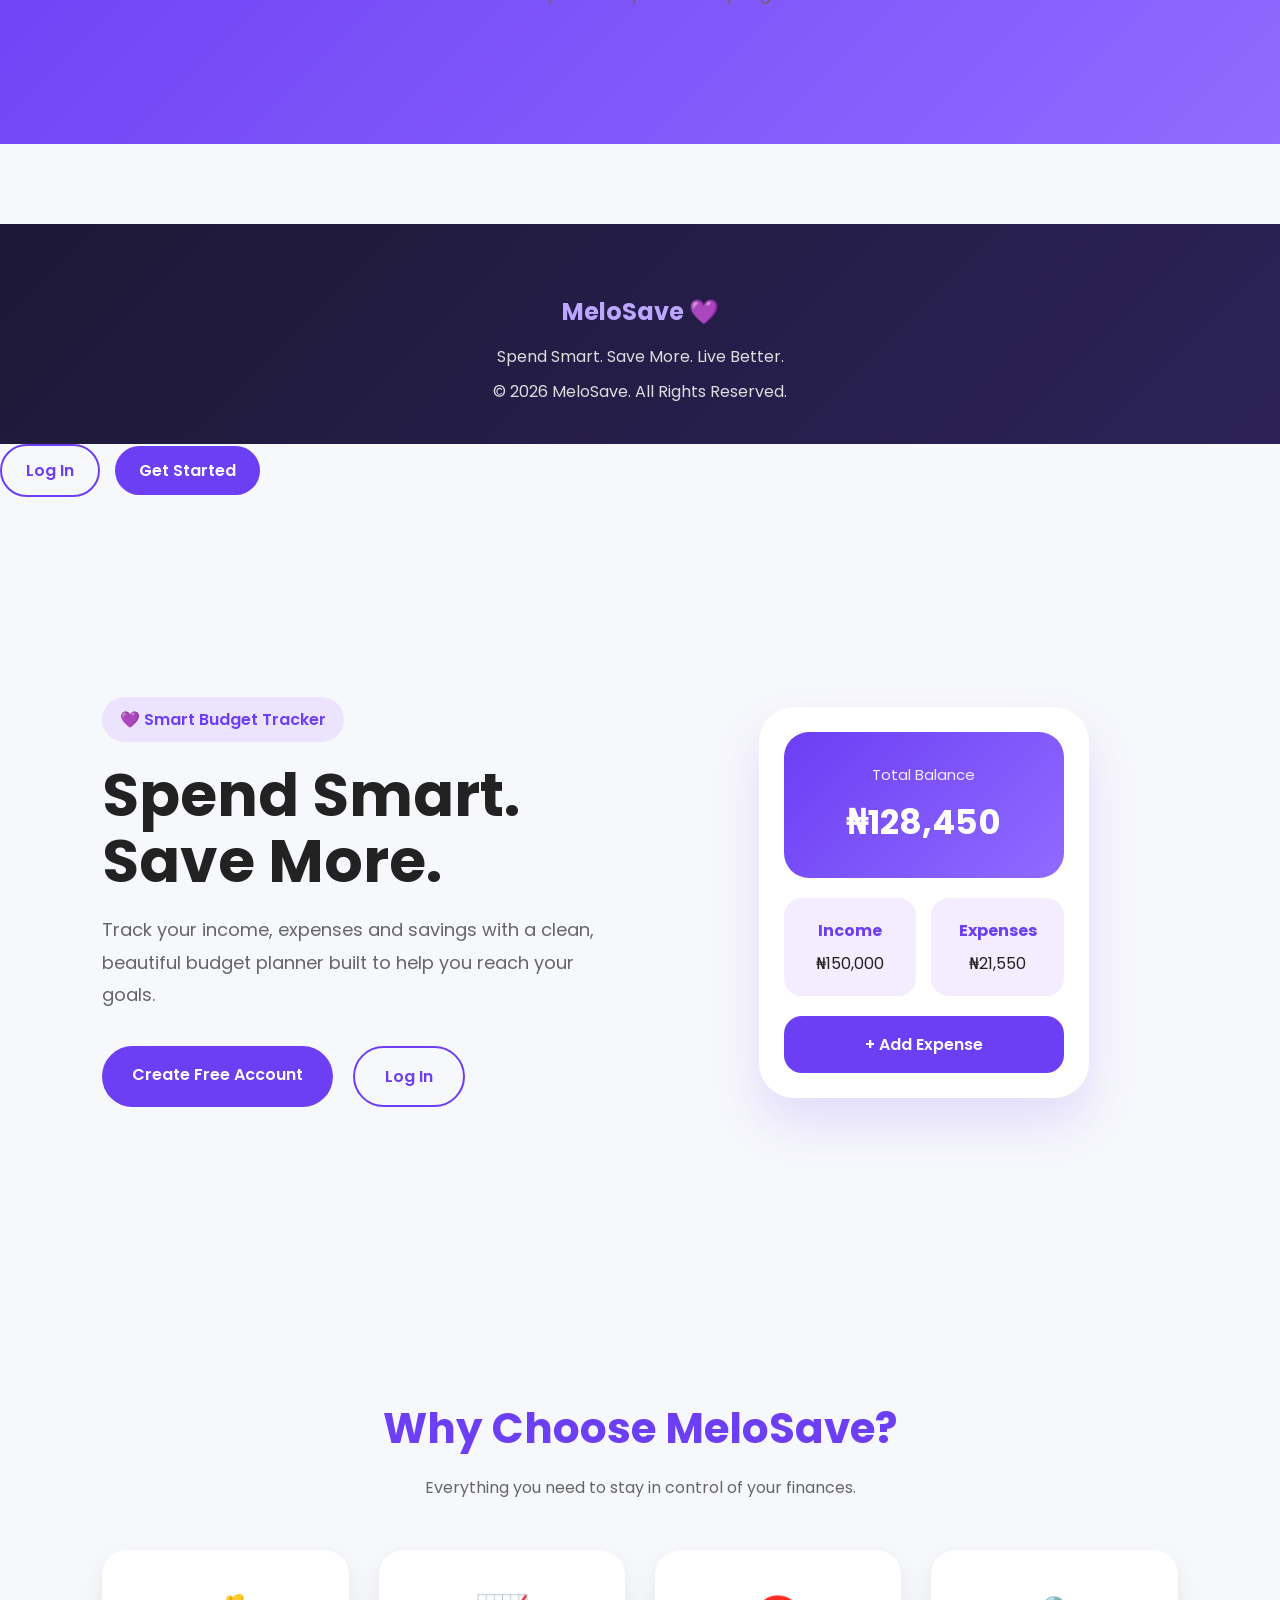
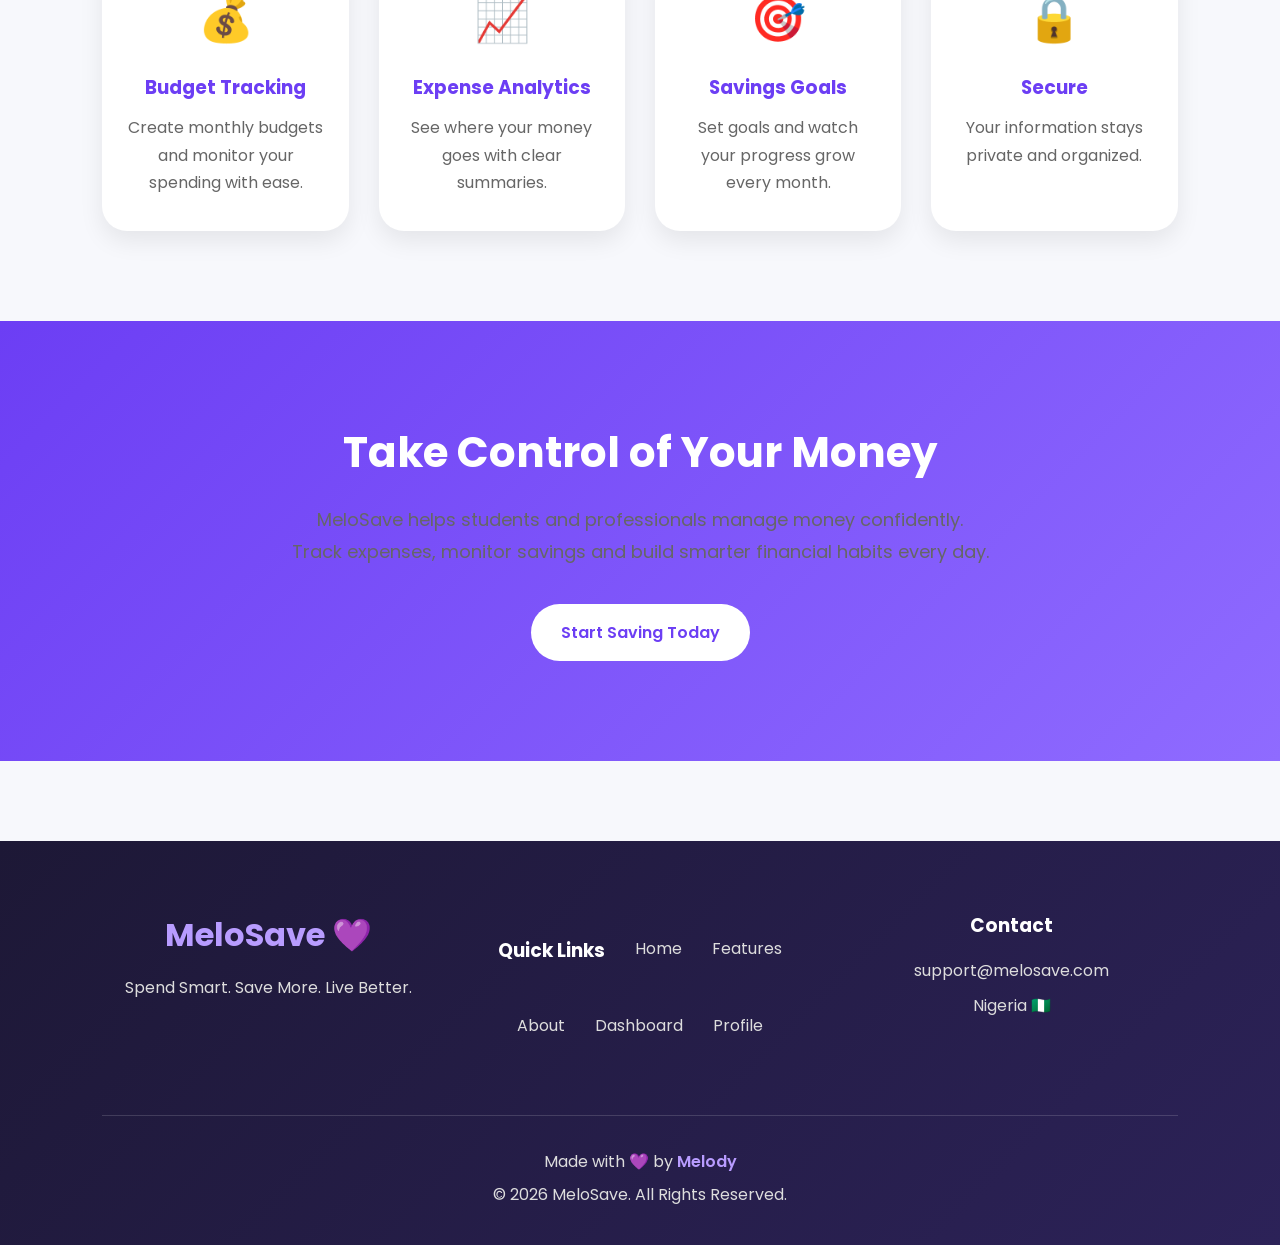
==== commit fd0a5d6a: "Update index.html" ====
--- a/index.html
+++ b/index.html
@@ -437,27 +437,53 @@
 </section>
 
 
-<footer class="footer" id="contact">
-
-    <h2>MeloSave 💜</h2>
-
-    <p>
-        Spend smarter. Save better. Live freely.
-    </p>
-
-    <div class="footer-links">
-
-        <a href="#">Privacy</a>
-
-        <a href="#">Terms</a>
-
-        <a href="#">Support</a>
-
-    </div>
-
-    <p class="copyright">
-        © 2026 MeloSave. All Rights Reserved.
-    </p>
+<footer>
+
+<div class="footer-container">
+
+<div class="footer-logo">
+
+<h2>MeloSave 💜</h2>
+
+<p>Spend Smart. Save More. Live Better.</p>
+
+</div>
+
+<div class="footer-links">
+
+<h3>Quick Links</h3>
+
+<a href="index.html">Home</a>
+
+<a href="#features">Features</a>
+
+<a href="#about">About</a>
+
+<a href="dashboard.html">Dashboard</a>
+
+<a href="profile.html">Profile</a>
+
+</div>
+
+<div class="footer-contact">
+
+<h3>Contact</h3>
+
+<p>support@melosave.com</p>
+
+<p>Nigeria 🇳🇬</p>
+
+</div>
+
+</div>
+
+<div class="footer-bottom">
+
+<p>Made with 💜 by <span>Melody</span></p>
+
+<p>© 2026 MeloSave. All Rights Reserved.</p>
+
+</div>
 
 </footer>
 
--- a/style.css
+++ b/style.css
@@ -1,40 +1,355 @@
-/* =========================
-   MELOSAVE V2
-========================= */
+/* ==========================================
+   MELOSAVE PRO - STYLE.CSS
+   PART 1
+========================================== */
 
 *{
-    margin:0;
-    padding:0;
-    box-sizing:border-box;
+margin:0;
+padding:0;
+box-sizing:border-box;
 }
 
 html{
-    scroll-behavior:smooth;
+scroll-behavior:smooth;
 }
 
 body{
-    font-family:'Poppins',sans-serif;
-    background:#f7f4ff;
-    color:#222;
-    overflow-x:hidden;
-}
-
-/* =========================
+font-family:'Poppins',sans-serif;
+background:#f7f8fc;
+color:#222;
+overflow-x:hidden;
+transition:.3s;
+}
+
+a{
+text-decoration:none;
+color:inherit;
+}
+
+button{
+font-family:inherit;
+cursor:pointer;
+border:none;
+outline:none;
+}
+
+img{
+max-width:100%;
+display:block;
+}
+
+/* =====================
    NAVBAR
-========================= */
+===================== */
 
 .navbar{
-    width:100%;
-    padding:20px 8%;
-    display:flex;
-    justify-content:space-between;
-    align-items:center;
-    background:#fff;
-    position:sticky;
-    top:0;
-    z-index:999;
-    box-shadow:0 5px 20px rgba(0,0,0,.05);
-}
+display:flex;
+justify-content:space-between;
+align-items:center;
+padding:20px 8%;
+background:#fff;
+box-shadow:0 8px 20px rgba(0,0,0,.06);
+position:sticky;
+top:0;
+z-index:1000;
+}
+
+.logo h2{
+color:#6C3EF4;
+font-size:30px;
+font-weight:700;
+}
+
+nav{
+display:flex;
+gap:35px;
+}
+
+nav a{
+font-weight:500;
+transition:.3s;
+}
+
+nav a:hover{
+color:#6C3EF4;
+}
+
+.nav-buttons{
+display:flex;
+align-items:center;
+gap:15px;
+}
+
+#themeToggle{
+width:45px;
+height:45px;
+border-radius:50%;
+background:#6C3EF4;
+color:#fff;
+font-size:20px;
+transition:.3s;
+}
+
+#themeToggle:hover{
+transform:rotate(180deg);
+}
+
+.login-btn{
+padding:12px 22px;
+border:2px solid #6C3EF4;
+border-radius:12px;
+color:#6C3EF4;
+font-weight:600;
+transition:.3s;
+}
+
+.login-btn:hover{
+background:#6C3EF4;
+color:white;
+}
+
+.signup-btn{
+padding:12px 24px;
+background:#6C3EF4;
+color:white;
+border-radius:12px;
+font-weight:600;
+transition:.3s;
+}
+
+.signup-btn:hover{
+transform:translateY(-3px);
+box-shadow:0 12px 25px rgba(108,62,244,.25);
+}
+
+/* =====================
+   HERO
+===================== */
+
+.hero{
+padding:80px 8%;
+display:grid;
+grid-template-columns:1fr 1fr;
+align-items:center;
+gap:60px;
+}
+
+.tag{
+display:inline-block;
+padding:8px 16px;
+background:#eee8ff;
+color:#6C3EF4;
+border-radius:30px;
+font-size:14px;
+font-weight:600;
+margin-bottom:25px;
+}
+
+.hero-text h1{
+font-size:60px;
+line-height:1.1;
+margin-bottom:20px;
+}
+
+.hero-text p{
+font-size:18px;
+line-height:1.8;
+color:#666;
+margin-bottom:35px;
+}
+
+.hero-buttons{
+display:flex;
+gap:20px;
+}
+
+.primary-btn{
+background:#6C3EF4;
+color:white;
+padding:16px 30px;
+border-radius:14px;
+font-weight:600;
+transition:.3s;
+}
+
+.primary-btn:hover{
+transform:translateY(-4px);
+box-shadow:0 15px 30px rgba(108,62,244,.25);
+}
+
+.secondary-btn{
+padding:16px 30px;
+border:2px solid #6C3EF4;
+color:#6C3EF4;
+border-radius:14px;
+font-weight:600;
+transition:.3s;
+}
+
+.secondary-btn:hover{
+background:#6C3EF4;
+color:white;
+}
+
+/* =====================
+   PHONE CARD
+===================== */
+
+.hero-phone{
+display:flex;
+justify-content:center;
+}
+
+.phone-card{
+width:340px;
+background:white;
+padding:30px;
+border-radius:30px;
+box-shadow:0 20px 40px rgba(0,0,0,.12);
+animation:float 4s ease-in-out infinite;
+}
+
+@keyframes float{
+
+0%{
+transform:translateY(0);
+}
+
+50%{
+transform:translateY(-12px);
+}
+
+100%{
+transform:translateY(0);
+}
+
+}
+
+.phone-card h3{
+color:#777;
+margin-bottom:15px;
+}
+
+.phone-card h1{
+font-size:40px;
+color:#6C3EF4;
+margin-bottom:30px;
+}
+
+.phone-stats{
+display:flex;
+justify-content:space-between;
+margin-bottom:25px;
+}
+
+.phone-stats div{
+background:#f3efff;
+padding:18px;
+border-radius:18px;
+flex:1;
+margin:5px;
+text-align:center;
+}
+
+.phone-card button{
+width:100%;
+padding:16px;
+background:#6C3EF4;
+color:white;
+border-radius:14px;
+font-size:16px;
+font-weight:600;
+transition:.3s;
+}
+
+.phone-card button:hover{
+transform:translateY(-3px);
+}
+
+/* =====================
+   FEATURES
+===================== */
+
+.features{
+padding:100px 8%;
+text-align:center;
+}
+
+.features h2{
+font-size:42px;
+margin-bottom:50px;
+}
+
+.feature-grid{
+display:grid;
+grid-template-columns:repeat(auto-fit,minmax(240px,1fr));
+gap:25px;
+}
+
+.feature{
+background:white;
+padding:35px;
+border-radius:22px;
+box-shadow:0 12px 30px rgba(0,0,0,.08);
+transition:.3s;
+}
+
+.feature:hover{
+transform:translateY(-10px);
+}
+
+.feature h3{
+color:#6C3EF4;
+margin-bottom:15px;
+}
+
+.feature p{
+color:#666;
+line-height:1.8;
+}
+
+/* =====================
+   ABOUT
+===================== */
+
+.about{
+padding:90px 8%;
+text-align:center;
+}
+
+.about h2{
+font-size:40px;
+margin-bottom:25px;
+}
+
+.about p{
+max-width:700px;
+margin:auto;
+line-height:1.9;
+color:#666;
+}
+
+/* =====================
+   FOOTER
+===================== */
+
+footer{
+margin-top:80px;
+background:#1d1836;
+color:white;
+padding:60px 8%;
+text-align:center;
+}
+
+footer h2{
+margin-bottom:15px;
+color:#bca6ff;
+}
+
+footer p{
+margin:10px 0;
+color:#ddd;
+}}
 
 .logo h2{
     color:#6C3EF4;
@@ -852,3 +1167,916 @@
 }
 
 }
+/* ==========================================
+   AUTH PAGES
+========================================== */
+
+.auth-container{
+min-height:90vh;
+display:flex;
+justify-content:center;
+align-items:center;
+padding:60px 20px;
+}
+
+.auth-card{
+width:100%;
+max-width:500px;
+background:#fff;
+padding:45px;
+border-radius:25px;
+box-shadow:0 15px 40px rgba(0,0,0,.08);
+animation:fadeIn .6s ease;
+}
+
+.auth-card h1{
+font-size:36px;
+text-align:center;
+color:#6C3EF4;
+margin-bottom:10px;
+}
+
+.auth-card p{
+text-align:center;
+color:#666;
+margin-bottom:35px;
+line-height:1.7;
+}
+
+.input-group{
+display:flex;
+flex-direction:column;
+margin-bottom:22px;
+}
+
+.input-group label{
+font-weight:600;
+margin-bottom:8px;
+color:#444;
+}
+
+.input-group input{
+width:100%;
+padding:16px;
+border:2px solid #ddd;
+border-radius:14px;
+font-size:16px;
+transition:.3s;
+background:#fafafa;
+}
+
+.input-group input:focus{
+border-color:#6C3EF4;
+background:#fff;
+box-shadow:0 0 10px rgba(108,62,244,.15);
+}
+
+.checkbox-group{
+display:flex;
+align-items:center;
+gap:10px;
+margin:20px 0;
+font-size:15px;
+color:#555;
+}
+
+.checkbox-group input{
+width:18px;
+height:18px;
+accent-color:#6C3EF4;
+}
+
+.auth-card button{
+width:100%;
+padding:17px;
+background:#6C3EF4;
+color:#fff;
+font-size:17px;
+font-weight:600;
+border-radius:14px;
+transition:.3s;
+}
+
+.auth-card button:hover{
+transform:translateY(-3px);
+box-shadow:0 12px 25px rgba(108,62,244,.25);
+}
+
+.auth-footer{
+margin-top:25px;
+text-align:center;
+font-size:15px;
+}
+
+.auth-footer a{
+color:#6C3EF4;
+font-weight:600;
+}
+
+.auth-footer a:hover{
+text-decoration:underline;
+}
+
+.remember-row{
+display:flex;
+justify-content:space-between;
+align-items:center;
+margin-bottom:25px;
+font-size:14px;
+}
+
+.remember-row label{
+display:flex;
+align-items:center;
+gap:8px;
+cursor:pointer;
+}
+
+.remember-row input{
+accent-color:#6C3EF4;
+}
+
+.remember-row a{
+color:#6C3EF4;
+font-weight:500;
+}
+
+.remember-row a:hover{
+text-decoration:underline;
+}
+
+/* ==========================================
+   NOTIFICATION
+========================================== */
+
+#notification{
+position:fixed;
+top:25px;
+left:50%;
+transform:translateX(-50%);
+background:#6C3EF4;
+color:white;
+padding:15px 28px;
+border-radius:14px;
+font-weight:600;
+opacity:0;
+pointer-events:none;
+transition:.4s;
+z-index:9999;
+box-shadow:0 10px 25px rgba(0,0,0,.15);
+}
+
+#notification.show{
+opacity:1;
+top:40px;
+}
+
+/* ==========================================
+   ANIMATION
+========================================== */
+
+@keyframes fadeIn{
+
+from{
+opacity:0;
+transform:translateY(30px);
+}
+
+to{
+opacity:1;
+transform:translateY(0);
+}
+
+   }
+/* ==========================================
+   DASHBOARD
+========================================== */
+
+.dashboard-header{
+display:flex;
+justify-content:space-between;
+align-items:center;
+padding:20px 8%;
+background:#fff;
+box-shadow:0 8px 20px rgba(0,0,0,.06);
+position:sticky;
+top:0;
+z-index:1000;
+}
+
+.dashboard-header h2{
+font-size:28px;
+color:#6C3EF4;
+}
+
+.header-right{
+display:flex;
+align-items:center;
+gap:15px;
+}
+
+.profile-btn,
+.logout-btn{
+padding:12px 20px;
+border-radius:12px;
+background:#6C3EF4;
+color:#fff;
+font-weight:600;
+transition:.3s;
+}
+
+.profile-btn:hover,
+.logout-btn:hover{
+transform:translateY(-3px);
+box-shadow:0 12px 25px rgba(108,62,244,.25);
+}
+
+.dashboard{
+padding:50px 8%;
+}
+
+#greeting{
+font-size:42px;
+margin-bottom:10px;
+}
+
+.welcome-text{
+color:#666;
+margin-bottom:40px;
+font-size:17px;
+}
+
+.cards{
+display:grid;
+grid-template-columns:repeat(auto-fit,minmax(230px,1fr));
+gap:25px;
+margin-bottom:45px;
+}
+
+.card{
+background:#fff;
+padding:30px;
+border-radius:22px;
+box-shadow:0 12px 30px rgba(0,0,0,.08);
+transition:.3s;
+}
+
+.card:hover{
+transform:translateY(-8px);
+}
+
+.card h3{
+font-size:18px;
+color:#666;
+margin-bottom:12px;
+}
+
+.card h2{
+font-size:34px;
+color:#6C3EF4;
+}
+
+.budget-progress{
+background:#fff;
+padding:30px;
+border-radius:22px;
+box-shadow:0 12px 30px rgba(0,0,0,.08);
+margin-bottom:40px;
+}
+
+.budget-progress h2{
+margin-bottom:20px;
+}
+
+.progress-bar{
+width:100%;
+height:18px;
+background:#ececec;
+border-radius:50px;
+overflow:hidden;
+}
+
+#progressFill{
+height:100%;
+width:0%;
+background:linear-gradient(90deg,#6C3EF4,#9B7DFF);
+border-radius:50px;
+transition:.5s;
+}
+
+#progressText{
+margin-top:12px;
+font-weight:600;
+color:#555;
+}
+
+.actions{
+display:flex;
+gap:20px;
+flex-wrap:wrap;
+margin-bottom:45px;
+}
+
+.actions button{
+flex:1;
+min-width:180px;
+padding:18px;
+border-radius:15px;
+background:linear-gradient(135deg,#6C3EF4,#8A5CFF);
+color:#fff;
+font-size:16px;
+font-weight:600;
+transition:.3s;
+}
+
+.actions button:hover{
+transform:translateY(-4px);
+box-shadow:0 15px 30px rgba(108,62,244,.25);
+}
+
+.transactions{
+background:#fff;
+padding:30px;
+border-radius:22px;
+box-shadow:0 12px 30px rgba(0,0,0,.08);
+}
+
+.transactions h2{
+margin-bottom:20px;
+color:#6C3EF4;
+}
+
+#transactionList{
+display:flex;
+flex-direction:column;
+gap:15px;
+}
+
+.transaction-item{
+display:flex;
+justify-content:space-between;
+align-items:center;
+padding:18px;
+background:#f8f7ff;
+border-radius:15px;
+border-left:5px solid #6C3EF4;
+transition:.3s;
+}
+
+.transaction-item:hover{
+transform:translateX(5px);
+}
+
+.transaction-info h4{
+margin-bottom:5px;
+}
+
+.transaction-info p{
+font-size:14px;
+color:#666;
+}
+
+.transaction-amount{
+font-weight:700;
+font-size:18px;
+}
+
+.income{
+color:#16a34a;
+}
+
+.expense{
+color:#dc2626;
+}
+
+.saving{
+color:#2563eb;
+}
+
+/* ==========================================
+   MODAL
+========================================== */
+
+.modal{
+position:fixed;
+top:0;
+left:0;
+width:100%;
+height:100%;
+background:rgba(0,0,0,.45);
+display:flex;
+justify-content:center;
+align-items:center;
+padding:20px;
+z-index:9999;
+}
+
+.hidden{
+display:none;
+}
+
+.modal-content{
+background:#fff;
+width:100%;
+max-width:450px;
+padding:35px;
+border-radius:22px;
+animation:fadeIn .4s ease;
+}
+
+.modal-content h2{
+text-align:center;
+color:#6C3EF4;
+margin-bottom:25px;
+}
+
+.modal-content input,
+.modal-content textarea{
+width:100%;
+padding:15px;
+border:2px solid #ddd;
+border-radius:12px;
+margin-bottom:18px;
+font-size:15px;
+}
+
+.modal-content input:focus,
+.modal-content textarea:focus{
+border-color:#6C3EF4;
+}
+
+.modal-content textarea{
+resize:none;
+height:100px;
+}
+
+.modal-buttons{
+display:flex;
+gap:15px;
+}
+
+.modal-buttons button{
+flex:1;
+padding:15px;
+border-radius:12px;
+font-weight:600;
+}
+
+.modal-buttons button:first-child{
+background:#6C3EF4;
+color:#fff;
+}
+
+.modal-buttons button:last-child{
+background:#eee;
+color:#333;
+   }
+/* ==========================================
+   PROFILE PAGE
+========================================== */
+
+.profile-page{
+padding:60px 8%;
+display:flex;
+justify-content:center;
+align-items:center;
+}
+
+.profile-card{
+width:100%;
+max-width:650px;
+background:#fff;
+padding:40px;
+border-radius:25px;
+box-shadow:0 15px 35px rgba(0,0,0,.08);
+text-align:center;
+animation:fadeIn .5s ease;
+}
+
+.avatar{
+width:120px;
+height:120px;
+margin:0 auto 20px;
+border-radius:50%;
+background:linear-gradient(135deg,#6C3EF4,#8A5CFF);
+color:#fff;
+display:flex;
+justify-content:center;
+align-items:center;
+font-size:48px;
+font-weight:700;
+box-shadow:0 12px 25px rgba(108,62,244,.3);
+}
+
+.profile-card h2{
+font-size:32px;
+margin-bottom:8px;
+}
+
+.profile-card p{
+color:#666;
+margin-bottom:30px;
+}
+
+.profile-stats{
+display:grid;
+grid-template-columns:repeat(2,1fr);
+gap:20px;
+margin-bottom:35px;
+}
+
+.profile-stats div{
+background:#f8f7ff;
+padding:22px;
+border-radius:18px;
+transition:.3s;
+}
+
+.profile-stats div:hover{
+transform:translateY(-5px);
+}
+
+.profile-stats h3{
+color:#6C3EF4;
+margin-bottom:10px;
+font-size:18px;
+}
+
+.profile-stats p{
+font-size:20px;
+font-weight:700;
+color:#222;
+margin:0;
+}
+
+#editProfileBtn{
+width:100%;
+padding:16px;
+border-radius:15px;
+background:#6C3EF4;
+color:#fff;
+font-size:16px;
+font-weight:600;
+transition:.3s;
+}
+
+#editProfileBtn:hover{
+transform:translateY(-3px);
+box-shadow:0 12px 25px rgba(108,62,244,.25);
+}
+
+/* ==========================================
+   DARK MODE
+========================================== */
+
+body.dark-mode{
+background:#121212;
+color:#fff;
+}
+
+body.dark-mode .navbar,
+body.dark-mode .dashboard-header,
+body.dark-mode .auth-card,
+body.dark-mode .card,
+body.dark-mode .transactions,
+body.dark-mode .budget-progress,
+body.dark-mode .profile-card,
+body.dark-mode .modal-content,
+body.dark-mode footer{
+background:#1f1f1f;
+color:#fff;
+}
+
+body.dark-mode .feature,
+body.dark-mode .phone-card,
+body.dark-mode .profile-stats div,
+body.dark-mode .transaction-item{
+background:#2a2a2a;
+color:#fff;
+}
+
+body.dark-mode p,
+body.dark-mode .welcome-text,
+body.dark-mode .about p,
+body.dark-mode .feature p,
+body.dark-mode .transaction-info p{
+color:#d5d5d5;
+}
+
+body.dark-mode input,
+body.dark-mode textarea{
+background:#2b2b2b;
+color:white;
+border-color:#555;
+}
+
+body.dark-mode .progress-bar{
+background:#444;
+}
+
+/* ==========================================
+   MOBILE RESPONSIVE
+========================================== */
+
+@media(max-width:900px){
+
+.hero{
+grid-template-columns:1fr;
+text-align:center;
+}
+
+.hero-buttons{
+justify-content:center;
+flex-wrap:wrap;
+}
+
+.phone-card{
+margin-top:30px;
+}
+
+.navbar{
+flex-direction:column;
+gap:20px;
+}
+
+nav{
+flex-wrap:wrap;
+justify-content:center;
+}
+
+.dashboard-header{
+flex-direction:column;
+gap:18px;
+}
+
+.cards{
+grid-template-columns:1fr;
+}
+
+.profile-stats{
+grid-template-columns:1fr;
+}
+
+.actions{
+flex-direction:column;
+}
+
+.modal-content{
+padding:25px;
+}
+
+}
+
+@media(max-width:600px){
+
+.hero-text h1{
+font-size:40px;
+}
+
+.features h2,
+.about h2{
+font-size:30px;
+}
+
+.phone-card{
+width:100%;
+}
+
+.auth-card{
+padding:30px;
+}
+
+.profile-card{
+padding:30px;
+}
+
+#greeting{
+font-size:30px;
+}
+
+.logo h2{
+font-size:24px;
+}
+
+}
+
+/* ==========================================
+   SCROLLBAR
+========================================== */
+
+::-webkit-scrollbar{
+width:10px;
+}
+
+::-webkit-scrollbar-thumb{
+background:#6C3EF4;
+border-radius:20px;
+}
+
+::-webkit-scrollbar-track{
+background:#ececec;
+   }
+/* ==========================================
+   PART 5 - FINAL POLISH
+========================================== */
+
+/* Footer */
+
+footer{
+background:linear-gradient(135deg,#1d1836,#2c2258);
+color:#fff;
+padding:70px 8% 30px;
+margin-top:80px;
+}
+
+.footer-container{
+display:grid;
+grid-template-columns:repeat(auto-fit,minmax(220px,1fr));
+gap:40px;
+margin-bottom:40px;
+}
+
+.footer-logo h2{
+font-size:32px;
+color:#b89cff;
+margin-bottom:15px;
+}
+
+.footer-logo p{
+line-height:1.8;
+color:#ddd;
+}
+
+.footer-links h3,
+.footer-contact h3{
+margin-bottom:18px;
+color:#fff;
+}
+
+.footer-links a{
+display:block;
+margin-bottom:12px;
+color:#ddd;
+transition:.3s;
+}
+
+.footer-links a:hover{
+color:#b89cff;
+padding-left:8px;
+}
+
+.footer-contact p{
+margin-bottom:10px;
+color:#ddd;
+}
+
+.footer-bottom{
+border-top:1px solid rgba(255,255,255,.15);
+padding-top:25px;
+text-align:center;
+}
+
+.footer-bottom p{
+color:#ddd;
+margin:8px 0;
+}
+
+.footer-bottom span{
+color:#b89cff;
+font-weight:600;
+}
+
+/* Beautiful Hover Effects */
+
+.feature,
+.card,
+.profile-card,
+.auth-card,
+.phone-card{
+transition:.35s ease;
+}
+
+.feature:hover,
+.card:hover,
+.profile-card:hover,
+.auth-card:hover,
+.phone-card:hover{
+transform:translateY(-8px);
+box-shadow:0 20px 40px rgba(108,62,244,.18);
+}
+
+/* Button Glow */
+
+.primary-btn,
+.signup-btn,
+.actions button,
+#editProfileBtn,
+.auth-card button{
+
+transition:.3s;
+
+}
+
+.primary-btn:hover,
+.signup-btn:hover,
+.actions button:hover,
+#editProfileBtn:hover,
+.auth-card button:hover{
+
+box-shadow:0 15px 35px rgba(108,62,244,.35);
+
+}
+
+/* Smooth Page Fade */
+
+body{
+animation:pageFade .5s ease;
+}
+
+@keyframes pageFade{
+
+from{
+
+opacity:0;
+
+transform:translateY(15px);
+
+}
+
+to{
+
+opacity:1;
+
+transform:translateY(0);
+
+}
+
+}
+
+/* Floating Notification */
+
+#notification.show{
+
+animation:dropDown .4s ease;
+
+}
+
+@keyframes dropDown{
+
+0%{
+
+transform:translate(-50%,-30px);
+
+opacity:0;
+
+}
+
+100%{
+
+transform:translate(-50%,0);
+
+opacity:1;
+
+}
+
+}
+
+/* Selection */
+
+::selection{
+
+background:#6C3EF4;
+
+color:#fff;
+
+}
+
+/* Focus */
+
+input:focus,
+textarea:focus,
+button:focus{
+
+outline:none;
+
+}
+
+/* Footer Mobile */
+
+@media(max-width:700px){
+
+.footer-container{
+
+grid-template-columns:1fr;
+
+text-align:center;
+
+}
+
+.footer-links a:hover{
+
+padding-left:0;
+
+}
+
+   }
